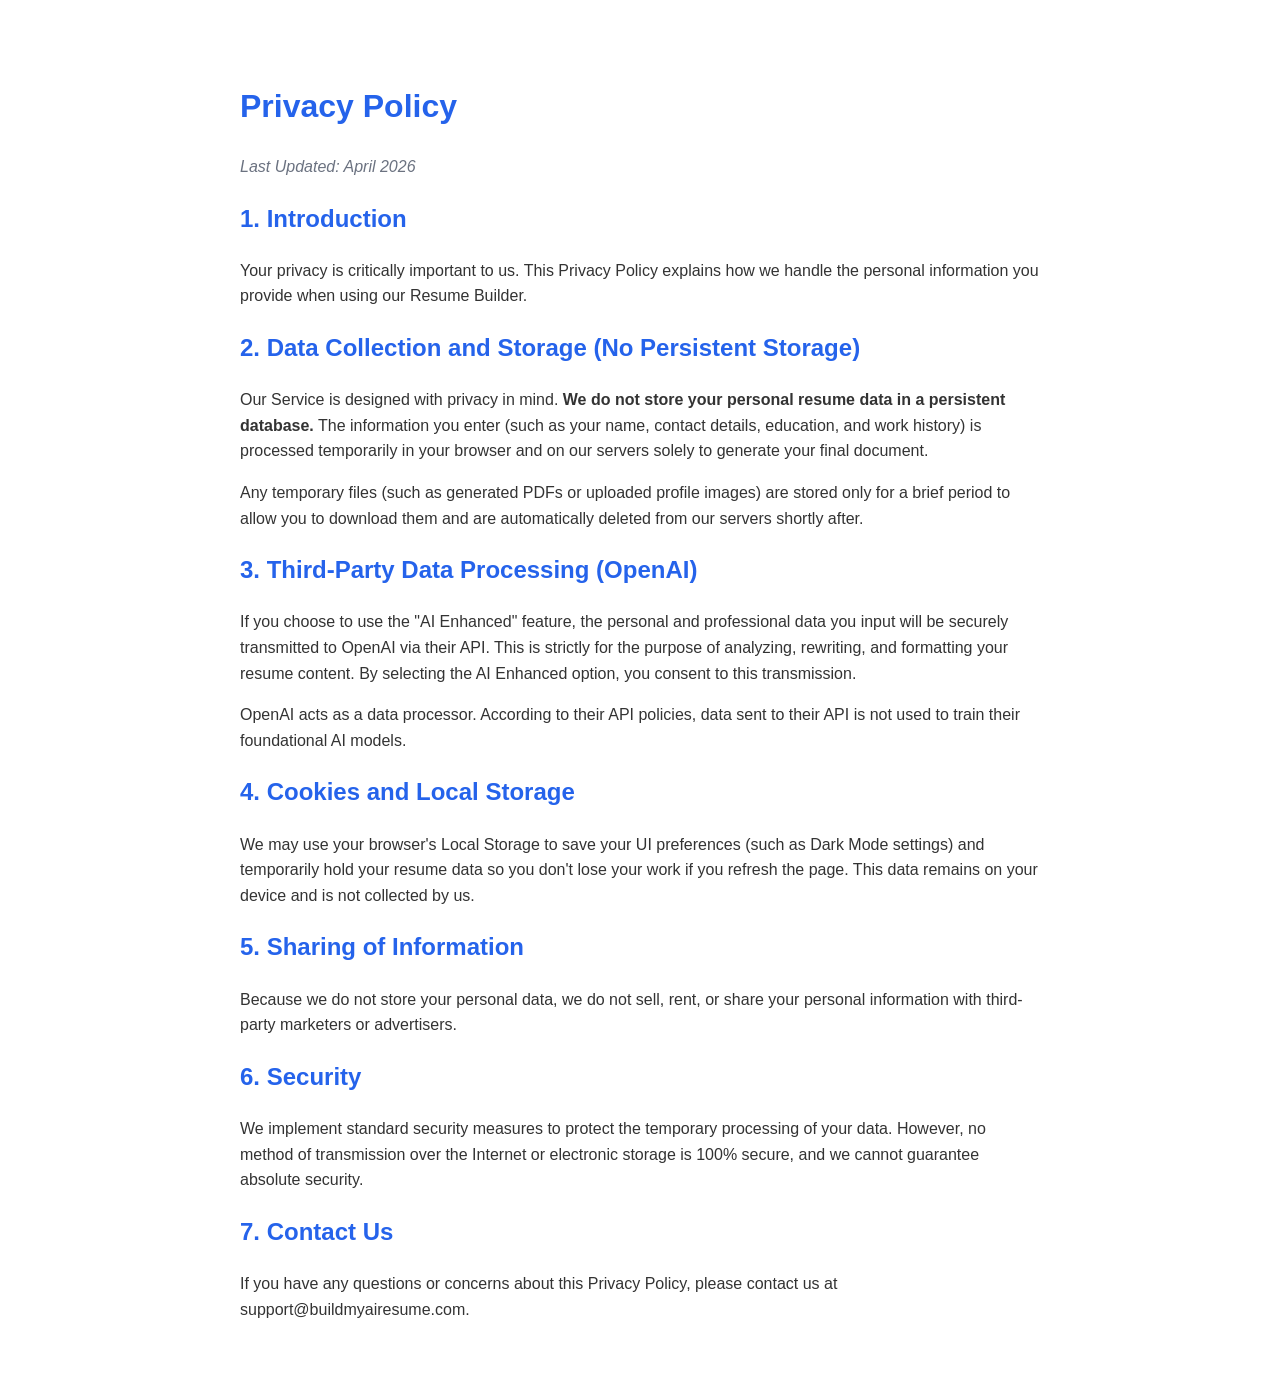
==== templates/privacy.html @ f77d6a61 "Entire Project Entire project with all the changes" ====
<!DOCTYPE html>
<html lang="en">
<head>
    <meta charset="UTF-8">
    <title>Legal | BuildMyAIresume</title>
    <style>
        body { font-family: Arial, sans-serif; line-height: 1.6; color: #333; max-width: 800px; margin: 40px auto; padding: 20px; }
        h1, h2 { color: #2563eb; }
        .last-updated { color: #6b7280; font-style: italic; }
    </style>
</head>
<body>
    <h1>Privacy Policy</h1>
    <p class="last-updated">Last Updated: April 2026</p>

    <h2>1. Introduction</h2>
    <p>Your privacy is critically important to us. This Privacy Policy explains how we handle the personal information you provide when using our Resume Builder.</p>

    <h2>2. Data Collection and Storage (No Persistent Storage)</h2>
    <p>Our Service is designed with privacy in mind. <strong>We do not store your personal resume data in a persistent database.</strong> The information you enter (such as your name, contact details, education, and work history) is processed temporarily in your browser and on our servers solely to generate your final document.</p>
    <p>Any temporary files (such as generated PDFs or uploaded profile images) are stored only for a brief period to allow you to download them and are automatically deleted from our servers shortly after.</p>

    <h2>3. Third-Party Data Processing (OpenAI)</h2>
    <p>If you choose to use the "AI Enhanced" feature, the personal and professional data you input will be securely transmitted to OpenAI via their API. This is strictly for the purpose of analyzing, rewriting, and formatting your resume content. By selecting the AI Enhanced option, you consent to this transmission.</p>
    <p>OpenAI acts as a data processor. According to their API policies, data sent to their API is not used to train their foundational AI models.</p>

    <h2>4. Cookies and Local Storage</h2>
    <p>We may use your browser's Local Storage to save your UI preferences (such as Dark Mode settings) and temporarily hold your resume data so you don't lose your work if you refresh the page. This data remains on your device and is not collected by us.</p>

    <h2>5. Sharing of Information</h2>
    <p>Because we do not store your personal data, we do not sell, rent, or share your personal information with third-party marketers or advertisers.</p>

    <h2>6. Security</h2>
    <p>We implement standard security measures to protect the temporary processing of your data. However, no method of transmission over the Internet or electronic storage is 100% secure, and we cannot guarantee absolute security.</p>

    <h2>7. Contact Us</h2>
    <p>If you have any questions or concerns about this Privacy Policy, please contact us at support@buildmyairesume.com.</p>
</body>
</html>
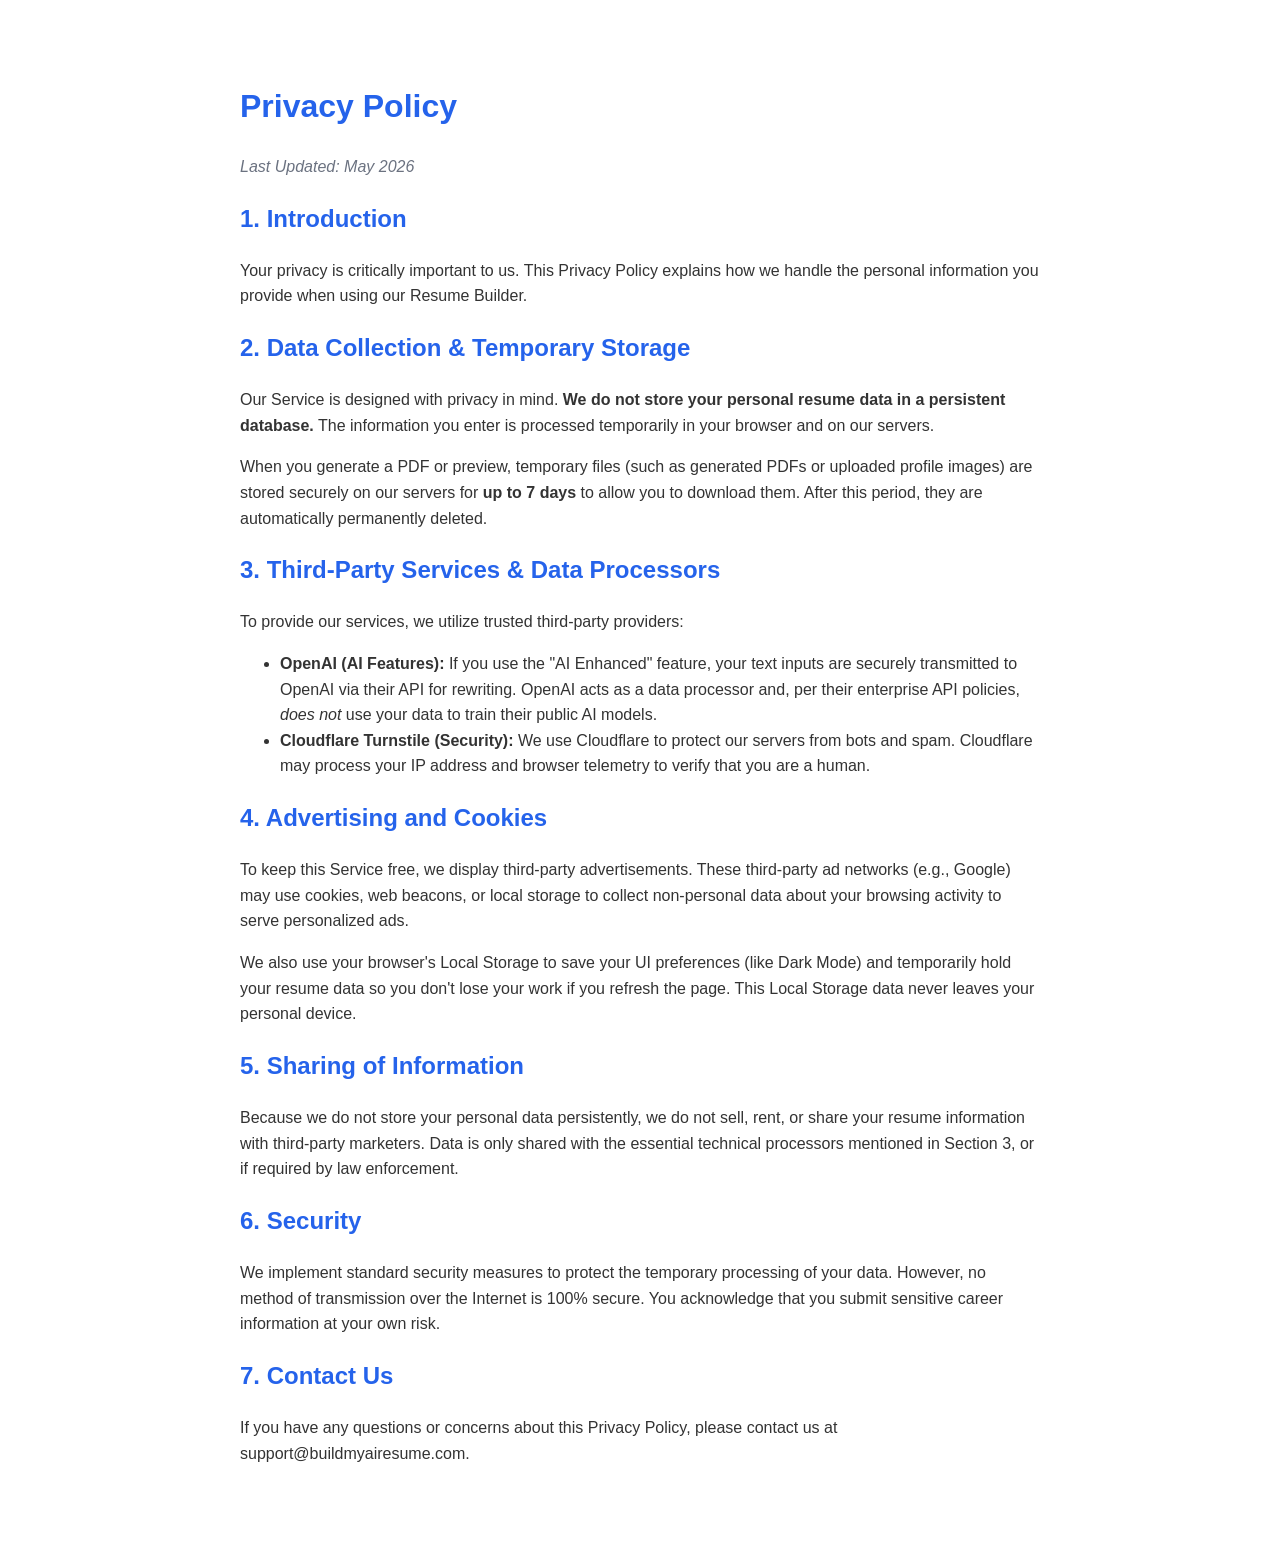
==== commit 6d9e6278: "2026-05-17 10.24 pm" ====
--- a/templates/privacy.html
+++ b/templates/privacy.html
@@ -2,7 +2,7 @@
 <html lang="en">
 <head>
     <meta charset="UTF-8">
-    <title>Legal | BuildMyAIresume</title>
+    <title>Privacy Policy | BuildMyAIresume</title>
     <style>
         body { font-family: Arial, sans-serif; line-height: 1.6; color: #333; max-width: 800px; margin: 40px auto; padding: 20px; }
         h1, h2 { color: #2563eb; }
@@ -11,27 +11,31 @@
 </head>
 <body>
     <h1>Privacy Policy</h1>
-    <p class="last-updated">Last Updated: April 2026</p>
+    <p class="last-updated">Last Updated: May 2026</p>
 
     <h2>1. Introduction</h2>
     <p>Your privacy is critically important to us. This Privacy Policy explains how we handle the personal information you provide when using our Resume Builder.</p>
 
-    <h2>2. Data Collection and Storage (No Persistent Storage)</h2>
-    <p>Our Service is designed with privacy in mind. <strong>We do not store your personal resume data in a persistent database.</strong> The information you enter (such as your name, contact details, education, and work history) is processed temporarily in your browser and on our servers solely to generate your final document.</p>
-    <p>Any temporary files (such as generated PDFs or uploaded profile images) are stored only for a brief period to allow you to download them and are automatically deleted from our servers shortly after.</p>
+    <h2>2. Data Collection & Temporary Storage</h2>
+    <p>Our Service is designed with privacy in mind. <strong>We do not store your personal resume data in a persistent database.</strong> The information you enter is processed temporarily in your browser and on our servers.</p>
+    <p>When you generate a PDF or preview, temporary files (such as generated PDFs or uploaded profile images) are stored securely on our servers for <strong>up to 7 days</strong> to allow you to download them. After this period, they are automatically permanently deleted.</p>
 
-    <h2>3. Third-Party Data Processing (OpenAI)</h2>
-    <p>If you choose to use the "AI Enhanced" feature, the personal and professional data you input will be securely transmitted to OpenAI via their API. This is strictly for the purpose of analyzing, rewriting, and formatting your resume content. By selecting the AI Enhanced option, you consent to this transmission.</p>
-    <p>OpenAI acts as a data processor. According to their API policies, data sent to their API is not used to train their foundational AI models.</p>
+    <h2>3. Third-Party Services & Data Processors</h2>
+    <p>To provide our services, we utilize trusted third-party providers:</p>
+    <ul>
+        <li><strong>OpenAI (AI Features):</strong> If you use the "AI Enhanced" feature, your text inputs are securely transmitted to OpenAI via their API for rewriting. OpenAI acts as a data processor and, per their enterprise API policies, <em>does not</em> use your data to train their public AI models.</li>
+        <li><strong>Cloudflare Turnstile (Security):</strong> We use Cloudflare to protect our servers from bots and spam. Cloudflare may process your IP address and browser telemetry to verify that you are a human.</li>
+    </ul>
 
-    <h2>4. Cookies and Local Storage</h2>
-    <p>We may use your browser's Local Storage to save your UI preferences (such as Dark Mode settings) and temporarily hold your resume data so you don't lose your work if you refresh the page. This data remains on your device and is not collected by us.</p>
+    <h2>4. Advertising and Cookies</h2>
+    <p>To keep this Service free, we display third-party advertisements. These third-party ad networks (e.g., Google) may use cookies, web beacons, or local storage to collect non-personal data about your browsing activity to serve personalized ads.</p>
+    <p>We also use your browser's Local Storage to save your UI preferences (like Dark Mode) and temporarily hold your resume data so you don't lose your work if you refresh the page. This Local Storage data never leaves your personal device.</p>
 
     <h2>5. Sharing of Information</h2>
-    <p>Because we do not store your personal data, we do not sell, rent, or share your personal information with third-party marketers or advertisers.</p>
+    <p>Because we do not store your personal data persistently, we do not sell, rent, or share your resume information with third-party marketers. Data is only shared with the essential technical processors mentioned in Section 3, or if required by law enforcement.</p>
 
     <h2>6. Security</h2>
-    <p>We implement standard security measures to protect the temporary processing of your data. However, no method of transmission over the Internet or electronic storage is 100% secure, and we cannot guarantee absolute security.</p>
+    <p>We implement standard security measures to protect the temporary processing of your data. However, no method of transmission over the Internet is 100% secure. You acknowledge that you submit sensitive career information at your own risk.</p>
 
     <h2>7. Contact Us</h2>
     <p>If you have any questions or concerns about this Privacy Policy, please contact us at support@buildmyairesume.com.</p>
